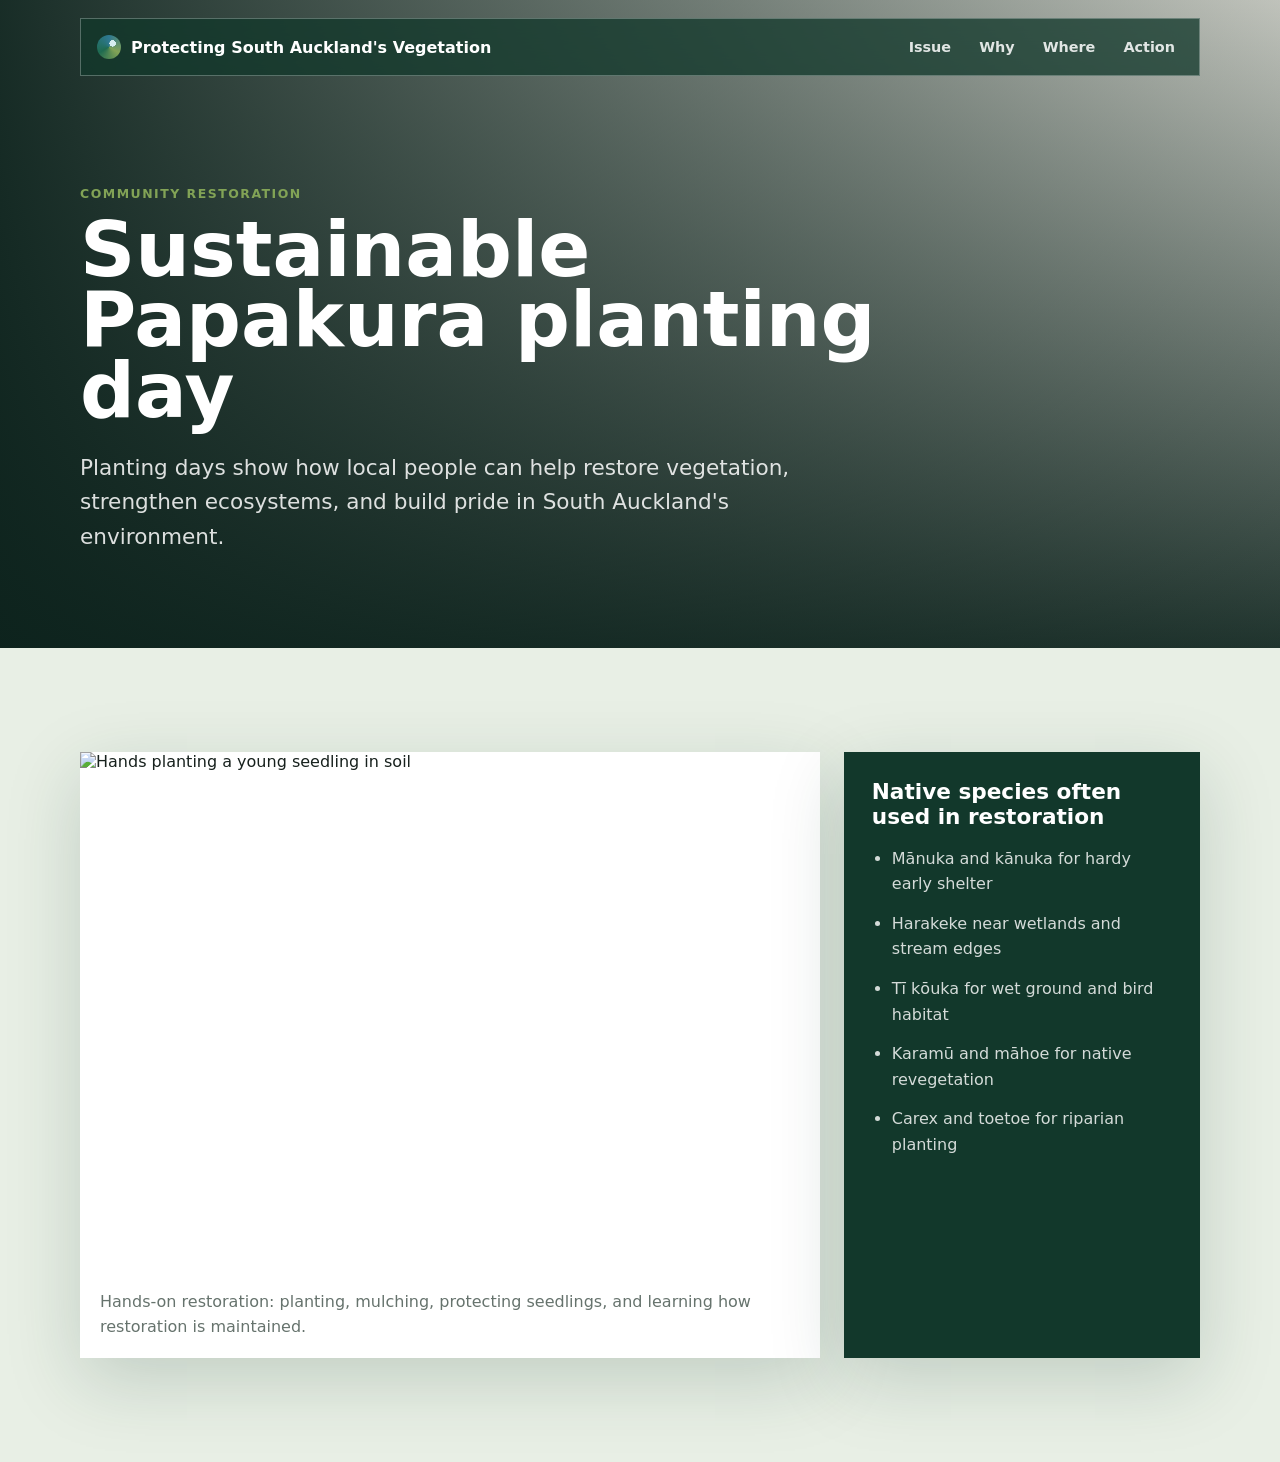
==== community-restoration.html @ 7d6bd4f0 "002 Edit content" ====
<!DOCTYPE html>
<html lang="en">
  <head>
    <meta charset="UTF-8" />
    <meta name="viewport" content="width=device-width, initial-scale=1.0" />
    <title>Community Restoration | Protecting South Auckland's Vegetation</title>
    <link rel="stylesheet" href="styles.css" />
  </head>
  <body>
    <header class="site-header" aria-label="Main navigation">
      <a class="brand" href="index.html">
        <span class="brand-mark" aria-hidden="true"></span>
        <span>Protecting South Auckland's Vegetation</span>
      </a>
      <nav>
        <a href="issue.html">Issue</a>
        <a href="why-it-matters.html">Why</a>
        <a href="where.html">Where</a>
        <a href="taking-action.html">Action</a>
      </nav>
    </header>

    <main>
      <section class="page-hero restoration-hero">
        <div class="page-hero-media"></div>
        <div class="page-hero-content reveal">
          <p class="kicker">Community restoration</p>
          <h1>Sustainable Papakura planting day</h1>
          <p>
            Planting days show how local people can help restore vegetation,
            strengthen ecosystems, and build pride in South Auckland's environment.
          </p>
        </div>
      </section>

      <section class="section restoration">
        <div class="gallery">
          <figure class="gallery-large reveal">
            <img src="https://images.unsplash.com/photo-1464226184884-fa280b87c399?auto=format&fit=crop&w=1300&q=80" alt="Hands planting a young seedling in soil" />
            <figcaption>Hands-on restoration: planting, mulching, protecting seedlings, and learning how restoration is maintained.</figcaption>
          </figure>
          <div class="species-list reveal">
            <h3>Native species often used in restoration</h3>
            <ul>
              <li>Mānuka and kānuka for hardy early shelter</li>
              <li>Harakeke near wetlands and stream edges</li>
              <li>Tī kōuka for wet ground and bird habitat</li>
              <li>Karamū and māhoe for native revegetation</li>
              <li>Carex and toetoe for riparian planting</li>
            </ul>
          </div>
        </div>
      </section>
    </main>

    <script src="script.js"></script>
  </body>
</html>
---- styles.css ----
:root {
  color-scheme: light;
  --forest: #12382b;
  --canopy: #1f6b50;
  --moss: #82a356;
  --fern: #dce9c2;
  --water: #2e7891;
  --sky: #d7eef0;
  --earth: #8d6a46;
  --soil: #31281f;
  --paper: #f7f4ec;
  --white: #ffffff;
  --ink: #17211d;
  --muted: #66736d;
  --shadow: 0 22px 70px rgba(18, 56, 43, 0.18);
}

* {
  box-sizing: border-box;
}

html {
  scroll-behavior: smooth;
}

body {
  margin: 0;
  font-family: Inter, ui-sans-serif, system-ui, -apple-system, BlinkMacSystemFont, "Segoe UI", sans-serif;
  color: var(--ink);
  background: var(--paper);
}

img {
  display: block;
  width: 100%;
}

a {
  color: inherit;
}

.site-header {
  position: fixed;
  z-index: 20;
  top: 18px;
  left: 50%;
  display: flex;
  width: min(1120px, calc(100% - 28px));
  align-items: center;
  justify-content: space-between;
  padding: 10px 12px 10px 16px;
  border: 1px solid rgba(255, 255, 255, 0.28);
  background: rgba(18, 56, 43, 0.76);
  color: var(--white);
  backdrop-filter: blur(18px);
  transform: translateX(-50%);
}

.brand {
  display: inline-flex;
  align-items: center;
  gap: 10px;
  font-weight: 800;
  text-decoration: none;
}

.brand-mark {
  width: 24px;
  height: 24px;
  border-radius: 50%;
  background:
    radial-gradient(circle at 65% 35%, var(--sky) 0 14%, transparent 15%),
    conic-gradient(from 120deg, var(--moss), var(--canopy), var(--water), var(--moss));
}

nav {
  display: flex;
  gap: 4px;
}

nav a {
  padding: 10px 12px;
  color: rgba(255, 255, 255, 0.86);
  font-size: 0.9rem;
  font-weight: 700;
  text-decoration: none;
}

nav a:hover {
  color: var(--white);
}

.hero {
  position: relative;
  min-height: 100vh;
  overflow: hidden;
  display: grid;
  align-items: end;
  padding: 130px max(22px, calc((100vw - 1120px) / 2)) 44px;
  color: var(--white);
}

.hero-media,
.final-cta::before {
  position: absolute;
  inset: 0;
  background-image:
    linear-gradient(110deg, rgba(12, 34, 28, 0.15), rgba(12, 34, 28, 0.12)),
    url("https://commons.wikimedia.org/wiki/Special:FilePath/Aerial%20view%20of%20Weymouth%20and%20Wattle%20Downs%2C%20Auckland%2C%20under%20cloudy%20sky.jpg");
  background-size: cover;
  background-position: center;
  transform: scale(1.03);
}

.hero-overlay {
  position: absolute;
  inset: 0;
  background:
    linear-gradient(90deg, rgba(12, 34, 28, 0.92), rgba(12, 34, 28, 0.58) 46%, rgba(12, 34, 28, 0.1)),
    linear-gradient(0deg, rgba(12, 34, 28, 0.96), rgba(12, 34, 28, 0.05) 58%);
}

.hero-content {
  position: relative;
  z-index: 2;
  width: min(760px, 100%);
  padding-bottom: 176px;
}

.kicker {
  margin: 0 0 14px;
  color: var(--moss);
  font-size: 0.78rem;
  font-weight: 900;
  letter-spacing: 0.12em;
  text-transform: uppercase;
}

h1,
h2,
h3,
p {
  margin-top: 0;
}

h1 {
  max-width: 760px;
  margin-bottom: 22px;
  font-size: clamp(3.2rem, 7vw, 6.8rem);
  line-height: 0.92;
  letter-spacing: 0;
}

h2 {
  margin-bottom: 18px;
  font-size: clamp(2.1rem, 4vw, 4rem);
  line-height: 1;
  letter-spacing: 0;
}

h3 {
  margin-bottom: 10px;
  font-size: 1.35rem;
  line-height: 1.15;
}

.subtitle {
  max-width: 680px;
  color: rgba(255, 255, 255, 0.86);
  font-size: clamp(1.08rem, 2.1vw, 1.38rem);
  line-height: 1.55;
}

.hero-actions,
.hero-stats,
.help-grid,
.solution-grid,
.voice-grid,
.impact-grid,
.fact-grid {
  display: grid;
  gap: 14px;
}

.hero-actions {
  grid-template-columns: repeat(2, max-content);
  margin-top: 32px;
}

.button {
  display: inline-flex;
  min-height: 48px;
  align-items: center;
  justify-content: center;
  padding: 0 20px;
  border: 1px solid rgba(255, 255, 255, 0.28);
  font-weight: 900;
  text-decoration: none;
}

.button.primary {
  border-color: var(--fern);
  background: var(--fern);
  color: var(--forest);
}

.button.secondary {
  color: var(--white);
}

.hero-stats {
  position: absolute;
  z-index: 2;
  right: max(22px, calc((100vw - 1120px) / 2));
  bottom: 44px;
  left: max(22px, calc((100vw - 1120px) / 2));
  grid-template-columns: repeat(3, 1fr);
}

.hero-stats article {
  min-height: 128px;
  padding: 20px;
  border: 1px solid rgba(255, 255, 255, 0.2);
  background: rgba(255, 255, 255, 0.11);
  backdrop-filter: blur(16px);
}

.hero-stats strong {
  display: block;
  margin-bottom: 8px;
  font-size: clamp(2rem, 4vw, 3.4rem);
  line-height: 1;
}

.hero-stats span {
  color: rgba(255, 255, 255, 0.82);
  font-size: 0.92rem;
  line-height: 1.4;
}

.scroll-cue {
  position: absolute;
  z-index: 3;
  right: 26px;
  bottom: 48%;
  width: 24px;
  height: 42px;
  border: 2px solid rgba(255, 255, 255, 0.6);
  border-radius: 99px;
}

.scroll-cue::after {
  content: "";
  position: absolute;
  top: 8px;
  left: 50%;
  width: 4px;
  height: 8px;
  border-radius: 99px;
  background: var(--white);
  transform: translateX(-50%);
  animation: scrollDot 1.8s ease-in-out infinite;
}

.section {
  padding: 104px max(22px, calc((100vw - 1120px) / 2));
}

.page-hero {
  position: relative;
  display: grid;
  min-height: 72vh;
  align-items: end;
  overflow: hidden;
  padding: 150px max(22px, calc((100vw - 1120px) / 2)) 72px;
  color: var(--white);
}

.page-hero::after {
  content: "";
  position: absolute;
  inset: 0;
  background:
    linear-gradient(90deg, rgba(12, 34, 28, 0.94), rgba(12, 34, 28, 0.5) 58%, rgba(12, 34, 28, 0.15)),
    linear-gradient(0deg, rgba(12, 34, 28, 0.9), rgba(12, 34, 28, 0.1));
}

.page-hero-media {
  position: absolute;
  inset: 0;
  background-image: url("https://commons.wikimedia.org/wiki/Special:FilePath/Aerial%20view%20of%20Weymouth%20and%20Wattle%20Downs%2C%20Auckland%2C%20under%20cloudy%20sky.jpg");
  background-position: center;
  background-size: cover;
  transform: scale(1.03);
}

.matter-hero .page-hero-media {
  background-image: url("https://images.unsplash.com/photo-1500534314209-a25ddb2bd429?auto=format&fit=crop&w=1800&q=82");
}

.where-hero .page-hero-media {
  background-image: url("https://commons.wikimedia.org/wiki/Special:FilePath/Aerial%20view%20of%20Weymouth%20and%20Wattle%20Downs%2C%20Auckland%2C%20under%20cloudy%20sky.jpg");
}

.impacts-hero .page-hero-media,
.voices-hero .page-hero-media {
  background-image: url("https://images.unsplash.com/photo-1448375240586-882707db888b?auto=format&fit=crop&w=1800&q=82");
}

.action-hero .page-hero-media,
.restoration-hero .page-hero-media,
.help-hero .page-hero-media {
  background-image: url("https://images.unsplash.com/photo-1464226184884-fa280b87c399?auto=format&fit=crop&w=1800&q=82");
}

.solutions-hero .page-hero-media,
.references-hero .page-hero-media {
  background-image: url("https://images.unsplash.com/photo-1425913397330-cf8af2ff40a1?auto=format&fit=crop&w=1800&q=82");
}

.page-hero-content {
  position: relative;
  z-index: 2;
  width: min(840px, 100%);
}

.page-hero h1 {
  max-width: 900px;
  margin-bottom: 24px;
  font-size: clamp(3rem, 6vw, 6rem);
}

.page-hero p:not(.kicker) {
  max-width: 760px;
  color: rgba(255, 255, 255, 0.85);
  font-size: clamp(1.1rem, 2vw, 1.35rem);
  line-height: 1.6;
}

.topic-menu {
  background: #edf4f1;
}

.topic-grid {
  display: grid;
  grid-template-columns: repeat(2, 1fr);
  gap: 16px;
}

.topic-card {
  position: relative;
  min-height: 230px;
  padding: 28px;
  border: 1px solid #d9e3d5;
  background: var(--white);
  color: var(--ink);
  text-decoration: none;
  transition: transform 180ms ease, box-shadow 180ms ease, border-color 180ms ease;
}

.topic-card:hover {
  border-color: var(--canopy);
  box-shadow: var(--shadow);
  transform: translateY(-4px);
}

.topic-card span {
  display: inline-flex;
  width: 46px;
  height: 46px;
  align-items: center;
  justify-content: center;
  margin-bottom: 28px;
  border-radius: 50%;
  background: var(--forest);
  color: var(--fern);
  font-weight: 950;
}

.topic-card h3 {
  font-size: 1.45rem;
}

.topic-card p {
  max-width: 520px;
  color: var(--muted);
  line-height: 1.65;
}

.evidence-panel {
  display: grid;
  gap: 14px;
}

.evidence-panel article {
  padding: 28px;
  background: var(--white);
  border-left: 6px solid var(--canopy);
}

.callout-section {
  padding-top: 0;
  background: var(--paper);
}

.callout {
  display: grid;
  grid-template-columns: 1fr max-content;
  gap: 24px;
  align-items: center;
  padding: clamp(28px, 5vw, 48px);
  background: var(--forest);
  color: var(--white);
}

.callout p {
  margin: 0;
  font-size: clamp(1.35rem, 2.8vw, 2.2rem);
  line-height: 1.25;
}

.compact-story,
.compact-story .story-step {
  min-height: 72vh;
}

.split {
  display: grid;
  grid-template-columns: minmax(0, 0.95fr) minmax(320px, 1.05fr);
  gap: clamp(34px, 6vw, 76px);
  align-items: center;
}

.section-copy p,
.section-heading p,
.place-panel p,
.timeline-item p,
.solution-card p,
.help-card p,
.voice-card p,
.story-step p,
.acknowledgement {
  color: var(--muted);
  font-size: 1.03rem;
  line-height: 1.7;
}

.pressure-panel,
.map-card,
.place-panel,
.quote-card,
.species-list {
  box-shadow: var(--shadow);
}

.comparison {
  display: grid;
  min-height: 380px;
  grid-template-columns: 1fr 1fr;
  overflow: hidden;
}

.before,
.after {
  position: relative;
  display: grid;
  align-items: end;
  padding: 18px;
  color: var(--white);
  font-weight: 900;
}

.before {
  background:
    radial-gradient(circle at 20% 30%, #4e8a44 0 11%, transparent 12%),
    radial-gradient(circle at 70% 22%, #2f6b3c 0 16%, transparent 17%),
    radial-gradient(circle at 55% 68%, #78a654 0 20%, transparent 21%),
    linear-gradient(135deg, #183d2e, #589052);
}

.after {
  background:
    linear-gradient(90deg, transparent 46%, rgba(255,255,255,0.74) 47% 51%, transparent 52%),
    linear-gradient(15deg, transparent 35%, rgba(255,255,255,0.72) 36% 40%, transparent 41%),
    repeating-linear-gradient(0deg, #b99a73 0 22px, #d1c3a6 23px 42px);
}

.fact-grid {
  grid-template-columns: repeat(2, 1fr);
  margin-top: 14px;
}

.fact-grid article {
  padding: 20px;
  background: var(--white);
}

.fact-number {
  display: block;
  margin-bottom: 8px;
  color: var(--canopy);
  font-size: 2rem;
  font-weight: 950;
}

.map-section {
  background: #e4eddf;
}

.section-heading {
  width: min(760px, 100%);
  margin-bottom: 42px;
}

.map-layout {
  display: grid;
  grid-template-columns: minmax(0, 1.25fr) minmax(300px, 0.75fr);
  gap: 24px;
  align-items: stretch;
}

.map-card,
.place-panel {
  background: var(--white);
}

.map-card {
  padding: 18px;
}

.map-surface {
  position: relative;
  min-height: 560px;
  overflow: hidden;
  background:
    radial-gradient(circle at 44% 30%, rgba(31, 107, 80, 0.7) 0 8%, transparent 9%),
    radial-gradient(circle at 36% 72%, rgba(31, 107, 80, 0.64) 0 12%, transparent 13%),
    radial-gradient(circle at 64% 58%, rgba(130, 163, 86, 0.72) 0 9%, transparent 10%),
    linear-gradient(135deg, #dae4c7 0 35%, #c6d7b5 36% 55%, #d9c29d 56% 100%);
}

.map-surface::before {
  content: "";
  position: absolute;
  inset: 0;
  background-image:
    linear-gradient(30deg, transparent 48%, rgba(255,255,255,0.55) 49% 51%, transparent 52%),
    linear-gradient(120deg, transparent 44%, rgba(255,255,255,0.42) 45% 47%, transparent 48%);
  opacity: 0.75;
}

.waterway,
.road {
  position: absolute;
  border-radius: 999px;
  transform-origin: center;
}

.waterway {
  width: 78%;
  height: 14px;
  background: rgba(46, 120, 145, 0.58);
}

.waterway-one {
  top: 35%;
  left: 8%;
  transform: rotate(28deg);
}

.waterway-two {
  top: 68%;
  left: 24%;
  transform: rotate(-18deg);
}

.road {
  width: 92%;
  height: 10px;
  background: rgba(49, 40, 31, 0.22);
}

.road-one {
  top: 50%;
  left: -8%;
  transform: rotate(65deg);
}

.road-two {
  top: 22%;
  left: 14%;
  transform: rotate(8deg);
}

.map-pin {
  position: absolute;
  z-index: 3;
  top: var(--y);
  left: var(--x);
  width: 22px;
  height: 22px;
  border: 3px solid var(--white);
  border-radius: 50%;
  background: var(--forest);
  box-shadow: 0 0 0 10px rgba(31, 107, 80, 0.18);
  cursor: pointer;
  transform: translate(-50%, -50%);
}

.map-pin.active {
  background: var(--water);
  box-shadow: 0 0 0 14px rgba(46, 120, 145, 0.22);
}

.place-panel {
  padding: 30px;
}

.place-panel dl {
  display: grid;
  gap: 14px;
  margin: 28px 0 0;
}

.place-panel div {
  border-top: 1px solid #d9e3d5;
  padding-top: 14px;
}

.place-panel dt {
  color: var(--canopy);
  font-size: 0.78rem;
  font-weight: 900;
  text-transform: uppercase;
}

.place-panel dd {
  margin: 6px 0 0;
  color: var(--ink);
}

.impact-grid {
  grid-template-columns: repeat(5, 1fr);
}

.impact-card,
.solution-card,
.help-card,
.voice-card {
  border: 1px solid #d9e3d5;
  background: var(--white);
}

.impact-card {
  min-height: 246px;
  padding: 22px;
  text-align: left;
  cursor: pointer;
}

.impact-card strong {
  display: block;
  margin-bottom: 12px;
  color: var(--forest);
  font-size: 1.08rem;
}

.impact-card p {
  display: -webkit-box;
  overflow: hidden;
  margin: 0;
  color: var(--muted);
  line-height: 1.6;
  -webkit-box-orient: vertical;
  -webkit-line-clamp: 3;
}

.impact-card[aria-expanded="true"] {
  border-color: var(--canopy);
  background: #eef5e8;
}

.impact-card[aria-expanded="true"] p {
  display: block;
}

.impact-icon {
  display: block;
  width: 42px;
  height: 42px;
  margin-bottom: 18px;
  border-radius: 50%;
  background: var(--fern);
}

.impact-icon.leaf {
  border-radius: 50% 0 50% 50%;
  transform: rotate(-35deg);
}

.impact-icon.water {
  border-radius: 50% 50% 55% 0;
  background: var(--sky);
  transform: rotate(45deg);
}

.impact-icon.carbon {
  background: radial-gradient(circle at center, var(--forest) 0 28%, var(--fern) 29%);
}

.impact-icon.habitat {
  border-radius: 8px 8px 50% 50%;
  background: linear-gradient(135deg, var(--moss), var(--canopy));
}

.impact-icon.erosion {
  background: linear-gradient(0deg, var(--earth) 0 46%, var(--moss) 47%);
}

.story-band {
  display: grid;
  min-height: 100vh;
  grid-template-columns: repeat(4, 1fr);
  background: var(--forest);
  color: var(--white);
}

.story-step {
  display: flex;
  min-height: 100vh;
  flex-direction: column;
  justify-content: flex-end;
  padding: 44px;
  border-right: 1px solid rgba(255,255,255,0.14);
  background:
    linear-gradient(0deg, rgba(18, 56, 43, 0.95), rgba(18, 56, 43, 0.24)),
    url("https://images.unsplash.com/photo-1448375240586-882707db888b?auto=format&fit=crop&w=900&q=80");
  background-size: cover;
  background-position: center;
}

.story-step:nth-child(2) {
  background-image:
    linear-gradient(0deg, rgba(18, 56, 43, 0.96), rgba(18, 56, 43, 0.3)),
    url("https://images.unsplash.com/photo-1494526585095-c41746248156?auto=format&fit=crop&w=900&q=80");
}

.story-step:nth-child(3) {
  background-image:
    linear-gradient(0deg, rgba(18, 56, 43, 0.96), rgba(18, 56, 43, 0.3)),
    url("https://images.unsplash.com/photo-1500534314209-a25ddb2bd429?auto=format&fit=crop&w=900&q=80");
}

.story-step:nth-child(4) {
  background-image:
    linear-gradient(0deg, rgba(18, 56, 43, 0.96), rgba(18, 56, 43, 0.3)),
    url("https://images.unsplash.com/photo-1513836279014-a89f7a76ae86?auto=format&fit=crop&w=900&q=80");
}

.story-step span {
  color: var(--moss);
  font-size: 0.86rem;
  font-weight: 950;
}

.story-step p {
  color: rgba(255,255,255,0.78);
}

.personal {
  background: #f0f6ee;
}

.quote-card {
  padding: clamp(30px, 5vw, 54px);
  background: var(--forest);
  color: var(--white);
}

.quote-card p {
  font-size: clamp(1.5rem, 3vw, 2.45rem);
  line-height: 1.2;
}

.quote-card span {
  color: var(--moss);
  font-weight: 900;
}

.action-section {
  background: var(--white);
}

.timeline {
  position: relative;
  display: grid;
  gap: 18px;
}

.timeline::before {
  content: "";
  position: absolute;
  top: 0;
  bottom: 0;
  left: 24px;
  width: 2px;
  background: #dbe5d7;
}

.timeline-item {
  position: relative;
  margin-left: 58px;
  padding: 24px;
  border: 1px solid #d9e3d5;
  background: #fbfdf8;
}

.timeline-item::before {
  content: "";
  position: absolute;
  top: 28px;
  left: -45px;
  width: 18px;
  height: 18px;
  border: 4px solid var(--paper);
  border-radius: 50%;
  background: var(--canopy);
}

.timeline-item span,
.help-card span {
  color: var(--water);
  font-size: 0.78rem;
  font-weight: 950;
  letter-spacing: 0.1em;
  text-transform: uppercase;
}

.restoration {
  background: #e8efe5;
}

.gallery {
  display: grid;
  grid-template-columns: 1.35fr 0.65fr;
  gap: 24px;
  align-items: stretch;
}

.gallery-large {
  margin: 0;
  background: var(--white);
  box-shadow: var(--shadow);
}

.gallery-large img {
  height: 520px;
  object-fit: cover;
}

figcaption {
  padding: 18px 20px;
  color: var(--muted);
  line-height: 1.55;
}

.species-list {
  padding: 28px;
  background: var(--forest);
  color: var(--white);
}

.species-list ul {
  display: grid;
  gap: 14px;
  padding-left: 20px;
  color: rgba(255,255,255,0.82);
  line-height: 1.6;
}

.voices {
  background: var(--paper);
}

.voice-grid,
.solution-grid,
.help-grid {
  grid-template-columns: repeat(3, 1fr);
}

.voice-card,
.solution-card,
.help-card {
  padding: 26px;
}

.voice-card p {
  color: var(--ink);
  font-size: 1.18rem;
}

.voice-card span {
  color: var(--canopy);
  font-weight: 900;
}

.solutions {
  background: var(--forest);
  color: var(--white);
}

.solutions .section-heading p,
.solution-card p {
  color: rgba(255,255,255,0.74);
}

.solution-grid {
  grid-template-columns: repeat(4, 1fr);
}

.solution-card {
  min-height: 240px;
  border-color: rgba(255,255,255,0.14);
  background: rgba(255,255,255,0.08);
}

.help-section {
  background: #edf4f1;
}

.help-grid {
  grid-template-columns: repeat(4, 1fr);
}

.help-card {
  min-height: 260px;
  text-decoration: none;
  transition: transform 180ms ease, box-shadow 180ms ease;
}

.help-card:hover {
  box-shadow: var(--shadow);
  transform: translateY(-4px);
}

.final-cta {
  position: relative;
  display: grid;
  min-height: 72vh;
  align-items: end;
  overflow: hidden;
  padding: 90px max(22px, calc((100vw - 1120px) / 2));
  color: var(--white);
}

.final-cta::before {
  content: "";
  background-image:
    linear-gradient(0deg, rgba(18, 56, 43, 0.9), rgba(18, 56, 43, 0.1)),
    url("https://images.unsplash.com/photo-1425913397330-cf8af2ff40a1?auto=format&fit=crop&w=1800&q=82");
}

.final-content {
  position: relative;
  z-index: 2;
  width: min(820px, 100%);
}

.final-content h2 {
  font-size: clamp(2.4rem, 5vw, 5rem);
}

.references {
  background: var(--white);
}

.reference-list {
  display: grid;
  gap: 12px;
}

.reference-list a {
  padding: 16px 18px;
  border: 1px solid #d9e3d5;
  color: var(--forest);
  font-weight: 800;
  text-decoration: none;
}

.reference-list a:hover {
  border-color: var(--canopy);
  background: #f4f8f1;
}

.acknowledgement {
  margin: 28px 0 0;
}

.reveal {
  opacity: 0;
  transform: translateY(26px);
  transition: opacity 700ms ease, transform 700ms ease;
}

.reveal.visible {
  opacity: 1;
  transform: translateY(0);
}

@keyframes scrollDot {
  0% {
    opacity: 0;
    transform: translate(-50%, 0);
  }
  35% {
    opacity: 1;
  }
  100% {
    opacity: 0;
    transform: translate(-50%, 16px);
  }
}

@media (max-width: 960px) {
  .site-header {
    top: 10px;
  }

  nav {
    display: none;
  }

  .hero {
    min-height: 980px;
  }

  .hero-content {
    padding-bottom: 360px;
  }

  .hero-actions,
  .hero-stats,
  .split,
  .map-layout,
  .gallery,
  .voice-grid,
  .solution-grid,
  .help-grid,
  .impact-grid,
  .topic-grid,
  .callout {
    grid-template-columns: 1fr;
  }

  .hero-stats {
    right: 22px;
    bottom: 28px;
    left: 22px;
  }

  .story-band {
    grid-template-columns: 1fr;
  }

  .story-step {
    min-height: 420px;
  }
}

@media (max-width: 620px) {
.brand span:last-child {
    max-width: 250px;
    overflow: hidden;
    text-overflow: ellipsis;
    white-space: nowrap;
  }

  .hero {
    min-height: 1040px;
    padding-top: 110px;
  }

  .hero-actions {
    grid-template-columns: 1fr;
  }

  .button {
    width: 100%;
  }

  .hero-stats article {
    min-height: auto;
  }

  .section {
    padding-top: 76px;
    padding-bottom: 76px;
  }

  .page-hero {
    min-height: 620px;
    padding-top: 120px;
    padding-bottom: 56px;
  }

  .topic-card {
    min-height: 210px;
  }

  .comparison,
  .map-surface {
    min-height: 380px;
  }

  .fact-grid {
    grid-template-columns: 1fr;
  }

  .gallery-large img {
    height: 340px;
  }
}
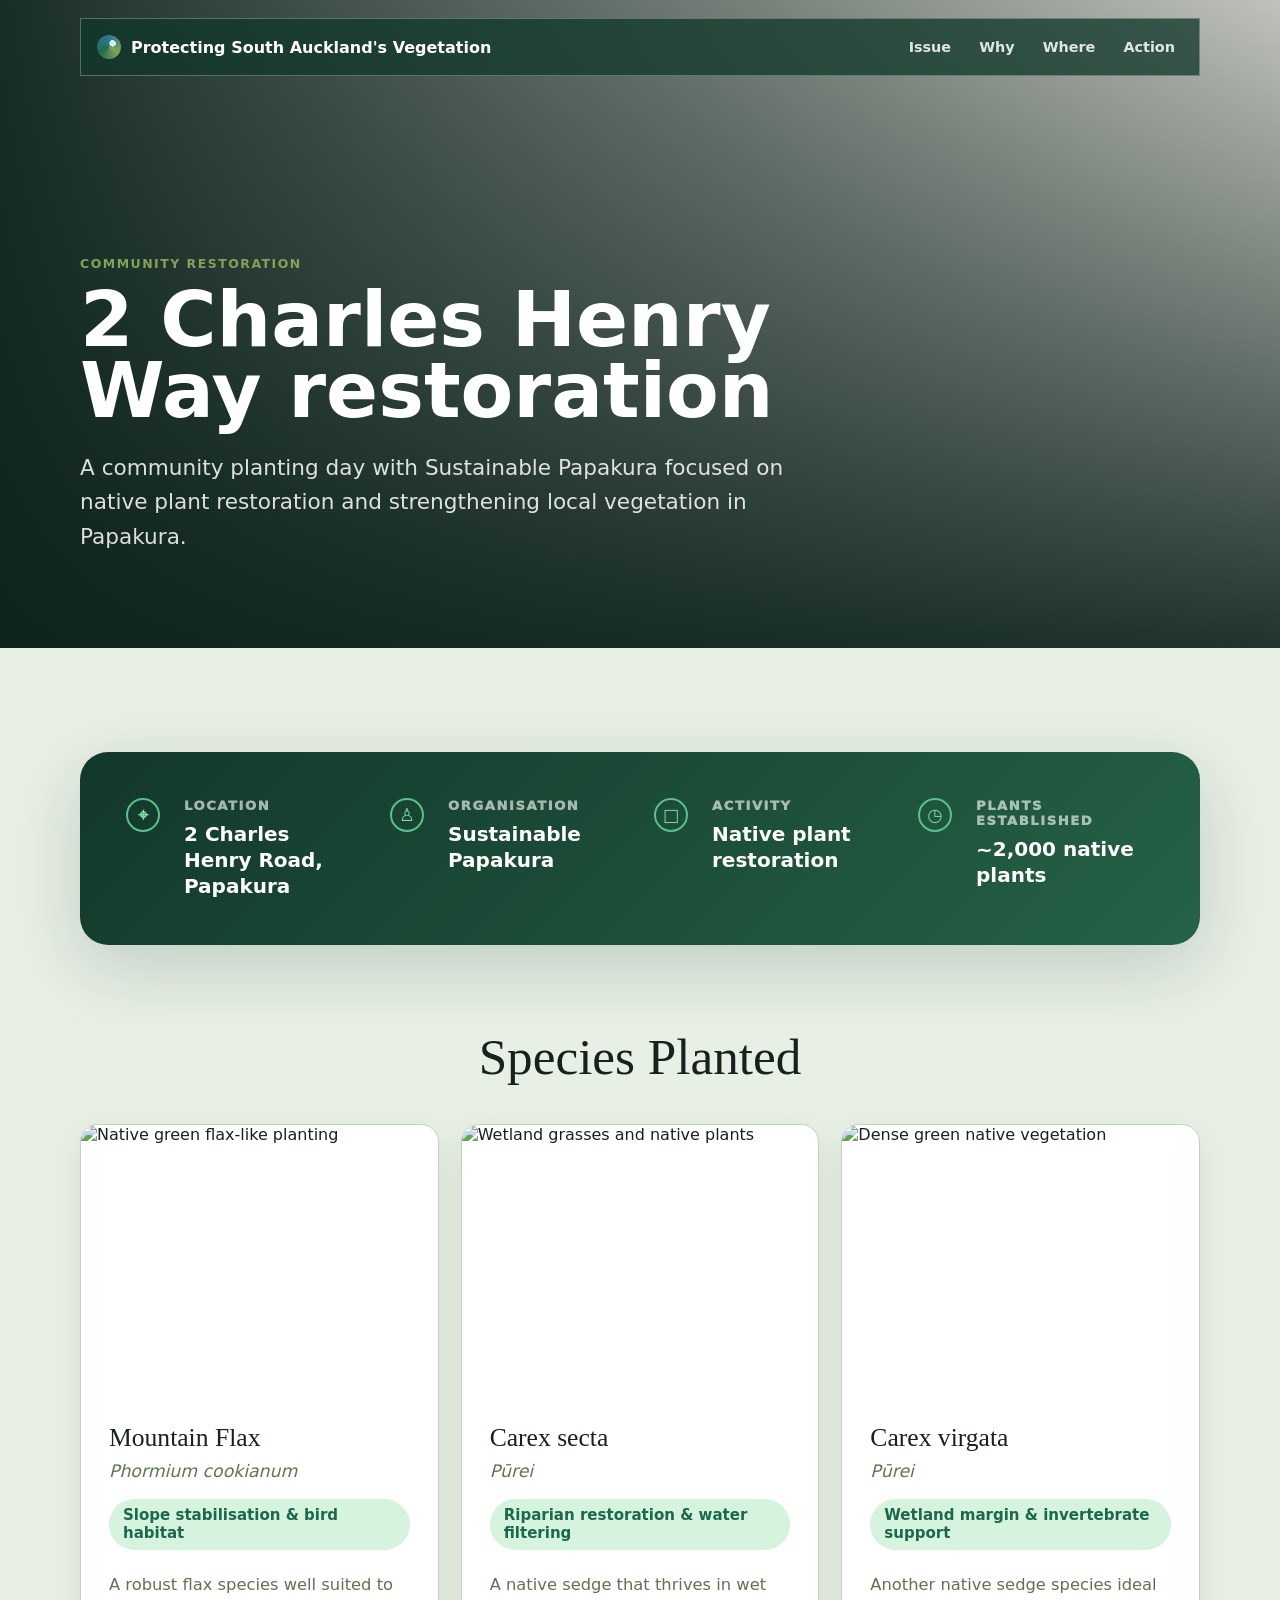
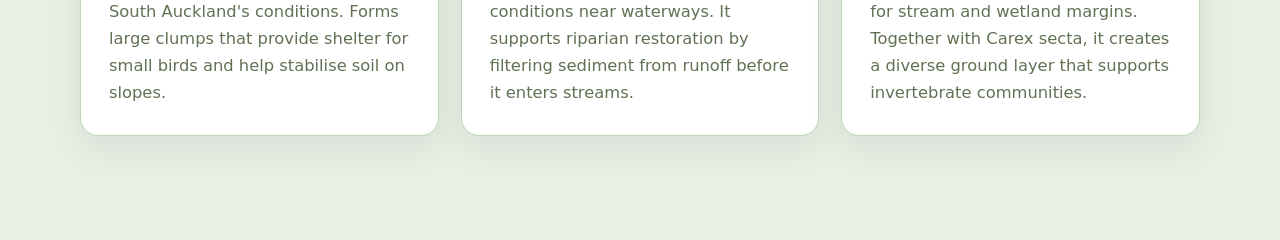
==== commit 799fff00: "003 Edit Action" ====
--- a/community-restoration.html
+++ b/community-restoration.html
@@ -25,30 +25,90 @@
         <div class="page-hero-media"></div>
         <div class="page-hero-content reveal">
           <p class="kicker">Community restoration</p>
-          <h1>Sustainable Papakura planting day</h1>
+          <h1>2 Charles Henry Way restoration</h1>
           <p>
-            Planting days show how local people can help restore vegetation,
-            strengthen ecosystems, and build pride in South Auckland's environment.
+            A community planting day with Sustainable Papakura focused on native
+            plant restoration and strengthening local vegetation in Papakura.
           </p>
         </div>
       </section>
 
       <section class="section restoration">
-        <div class="gallery">
-          <figure class="gallery-large reveal">
-            <img src="https://images.unsplash.com/photo-1464226184884-fa280b87c399?auto=format&fit=crop&w=1300&q=80" alt="Hands planting a young seedling in soil" />
-            <figcaption>Hands-on restoration: planting, mulching, protecting seedlings, and learning how restoration is maintained.</figcaption>
-          </figure>
-          <div class="species-list reveal">
-            <h3>Native species often used in restoration</h3>
-            <ul>
-              <li>Mānuka and kānuka for hardy early shelter</li>
-              <li>Harakeke near wetlands and stream edges</li>
-              <li>Tī kōuka for wet ground and bird habitat</li>
-              <li>Karamū and māhoe for native revegetation</li>
-              <li>Carex and toetoe for riparian planting</li>
-            </ul>
-          </div>
+        <div class="planting-summary reveal">
+          <article>
+            <span class="summary-icon">⌖</span>
+            <div>
+              <p>Location</p>
+              <strong>2 Charles Henry Road, Papakura</strong>
+            </div>
+          </article>
+          <article>
+            <span class="summary-icon">♙</span>
+            <div>
+              <p>Organisation</p>
+              <strong>Sustainable Papakura</strong>
+            </div>
+          </article>
+          <article>
+            <span class="summary-icon">□</span>
+            <div>
+              <p>Activity</p>
+              <strong>Native plant restoration</strong>
+            </div>
+          </article>
+          <article>
+            <span class="summary-icon">◷</span>
+            <div>
+              <p>Plants established</p>
+              <strong>~2,000 native plants</strong>
+            </div>
+          </article>
+        </div>
+
+        <div class="section-heading centered reveal">
+          <h2>Species Planted</h2>
+        </div>
+
+        <div class="species-card-grid">
+          <article class="species-card reveal">
+            <img src="https://images.unsplash.com/photo-1518531933037-91b2f5f229cc?auto=format&fit=crop&w=900&q=80" alt="Native green flax-like planting" />
+            <div>
+              <h3>Mountain Flax</h3>
+              <em>Phormium cookianum</em>
+              <span>Slope stabilisation & bird habitat</span>
+              <p>
+                A robust flax species well suited to South Auckland's conditions.
+                Forms large clumps that provide shelter for small birds and help
+                stabilise soil on slopes.
+              </p>
+            </div>
+          </article>
+          <article class="species-card reveal">
+            <img src="https://images.unsplash.com/photo-1501004318641-b39e6451bec6?auto=format&fit=crop&w=900&q=80" alt="Wetland grasses and native plants" />
+            <div>
+              <h3>Carex secta</h3>
+              <em>Pūrei</em>
+              <span>Riparian restoration & water filtering</span>
+              <p>
+                A native sedge that thrives in wet conditions near waterways.
+                It supports riparian restoration by filtering sediment from runoff
+                before it enters streams.
+              </p>
+            </div>
+          </article>
+          <article class="species-card reveal">
+            <img src="https://images.unsplash.com/photo-1441974231531-c6227db76b6e?auto=format&fit=crop&w=900&q=80" alt="Dense green native vegetation" />
+            <div>
+              <h3>Carex virgata</h3>
+              <em>Pūrei</em>
+              <span>Wetland margin & invertebrate support</span>
+              <p>
+                Another native sedge species ideal for stream and wetland margins.
+                Together with Carex secta, it creates a diverse ground layer that
+                supports invertebrate communities.
+              </p>
+            </div>
+          </article>
         </div>
       </section>
     </main>
--- a/styles.css
+++ b/styles.css
@@ -797,6 +797,45 @@
   gap: 18px;
 }
 
+.restoration-button {
+  display: grid;
+  gap: 8px;
+  margin: 0 0 34px;
+  padding: 28px 32px;
+  border: 3px solid transparent;
+  border-radius: 18px;
+  background: var(--forest);
+  color: var(--white);
+  text-decoration: none;
+  box-shadow: var(--shadow);
+  transition: border-color 180ms ease, transform 180ms ease, box-shadow 180ms ease;
+}
+
+.restoration-button:hover {
+  border-color: #1662c9;
+  box-shadow: 0 18px 48px rgba(18, 56, 43, 0.26);
+  transform: translateY(-3px);
+}
+
+.restoration-button-label {
+  color: #9fc9b1;
+  font-size: 0.78rem;
+  font-weight: 950;
+  letter-spacing: 0.12em;
+  text-transform: uppercase;
+}
+
+.restoration-button strong {
+  font-size: clamp(1.6rem, 3vw, 2.6rem);
+  line-height: 1;
+}
+
+.restoration-button-meta {
+  color: rgba(255, 255, 255, 0.78);
+  font-size: 1rem;
+  font-weight: 700;
+}
+
 .timeline::before {
   content: "";
   position: absolute;
@@ -840,6 +879,66 @@
   background: #e8efe5;
 }
 
+.planting-summary {
+  display: grid;
+  grid-template-columns: repeat(4, 1fr);
+  gap: 28px;
+  margin-bottom: 86px;
+  padding: clamp(28px, 5vw, 46px);
+  border-radius: 28px;
+  background: linear-gradient(135deg, #12382b, #256246);
+  color: var(--white);
+  box-shadow: var(--shadow);
+}
+
+.planting-summary article {
+  display: grid;
+  grid-template-columns: 42px 1fr;
+  gap: 16px;
+  align-items: start;
+}
+
+.summary-icon {
+  display: inline-flex;
+  width: 34px;
+  height: 34px;
+  align-items: center;
+  justify-content: center;
+  border: 2px solid #5ac08a;
+  border-radius: 50%;
+  color: #83d8a7;
+  font-size: 1.1rem;
+  font-weight: 900;
+}
+
+.planting-summary p {
+  margin: 0 0 8px;
+  color: rgba(255, 255, 255, 0.62);
+  font-size: 0.82rem;
+  font-weight: 950;
+  letter-spacing: 0.12em;
+  text-transform: uppercase;
+}
+
+.planting-summary strong {
+  display: block;
+  font-size: 1.25rem;
+  line-height: 1.3;
+}
+
+.centered {
+  width: 100%;
+  margin-right: auto;
+  margin-left: auto;
+  text-align: center;
+}
+
+.centered h2 {
+  font-family: Georgia, "Times New Roman", serif;
+  font-size: clamp(2.2rem, 4vw, 3.8rem);
+  font-weight: 500;
+}
+
 .gallery {
   display: grid;
   grid-template-columns: 1.35fr 0.65fr;
@@ -876,6 +975,63 @@
   padding-left: 20px;
   color: rgba(255,255,255,0.82);
   line-height: 1.6;
+}
+
+.species-card-grid {
+  display: grid;
+  grid-template-columns: repeat(3, 1fr);
+  gap: 22px;
+}
+
+.species-card {
+  overflow: hidden;
+  border: 1px solid #bdd7b8;
+  border-radius: 18px;
+  background: var(--white);
+  box-shadow: 0 12px 34px rgba(18, 56, 43, 0.08);
+}
+
+.species-card img {
+  height: 270px;
+  object-fit: cover;
+}
+
+.species-card div {
+  padding: 28px;
+}
+
+.species-card h3 {
+  margin-bottom: 8px;
+  font-family: Georgia, "Times New Roman", serif;
+  font-size: 1.6rem;
+  font-weight: 500;
+}
+
+.species-card em {
+  display: block;
+  margin-bottom: 18px;
+  color: #5f7653;
+  font-size: 1.08rem;
+}
+
+.species-card span {
+  display: inline-flex;
+  max-width: 100%;
+  margin-bottom: 22px;
+  padding: 7px 14px;
+  border-radius: 999px;
+  background: #d5f3dd;
+  color: #1b684f;
+  font-size: 0.94rem;
+  font-weight: 900;
+  line-height: 1.25;
+}
+
+.species-card p {
+  margin: 0;
+  color: #617154;
+  font-size: 1.02rem;
+  line-height: 1.65;
 }
 
 .voices {
@@ -1048,7 +1204,9 @@
   .help-grid,
   .impact-grid,
   .topic-grid,
-  .callout {
+  .callout,
+  .planting-summary,
+  .species-card-grid {
     grid-template-columns: 1fr;
   }
 
@@ -1064,6 +1222,10 @@
 
   .story-step {
     min-height: 420px;
+  }
+
+  .planting-summary {
+    margin-bottom: 60px;
   }
 }
 
@@ -1107,6 +1269,18 @@
     min-height: 210px;
   }
 
+  .restoration-button {
+    padding: 24px;
+  }
+
+  .planting-summary {
+    border-radius: 22px;
+  }
+
+  .planting-summary article {
+    grid-template-columns: 36px 1fr;
+  }
+
   .comparison,
   .map-surface {
     min-height: 380px;
@@ -1119,4 +1293,12 @@
   .gallery-large img {
     height: 340px;
   }
-}
+
+  .species-card img {
+    height: 220px;
+  }
+
+  .species-card div {
+    padding: 24px;
+  }
+}
